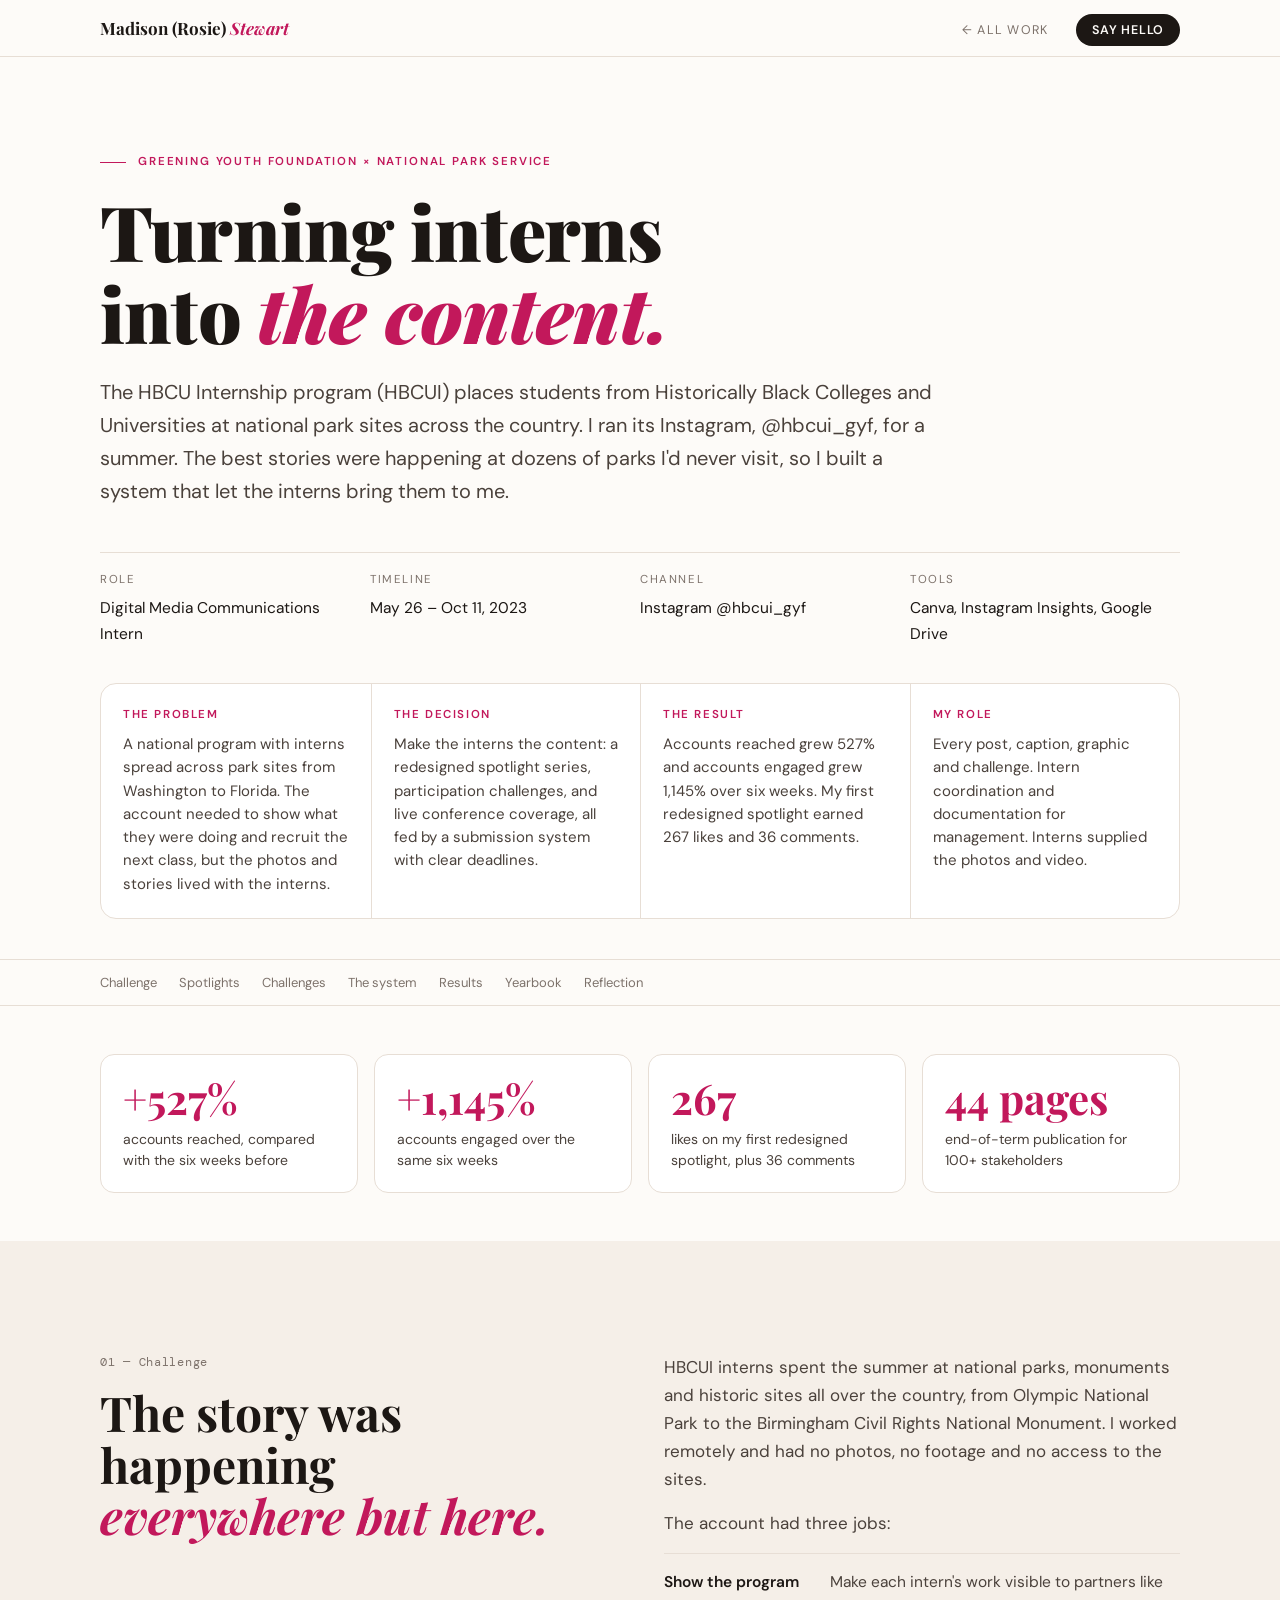
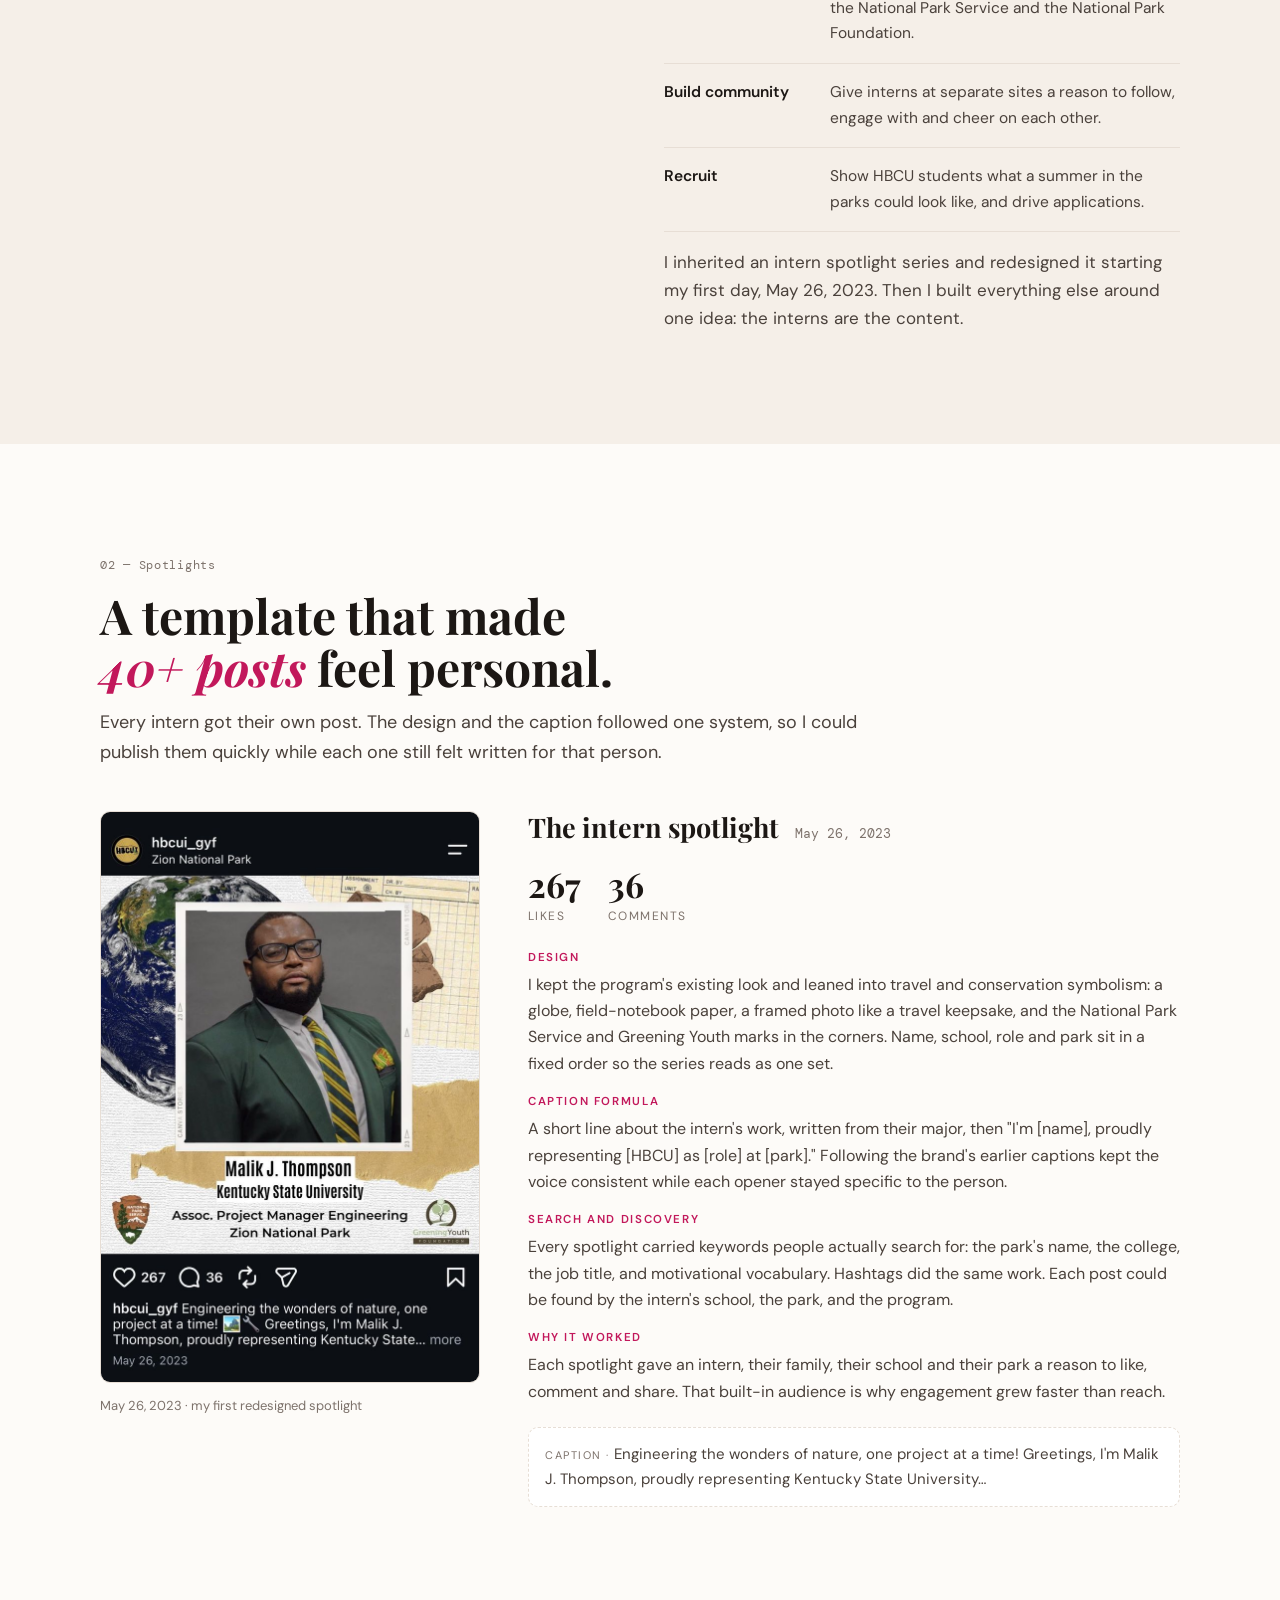
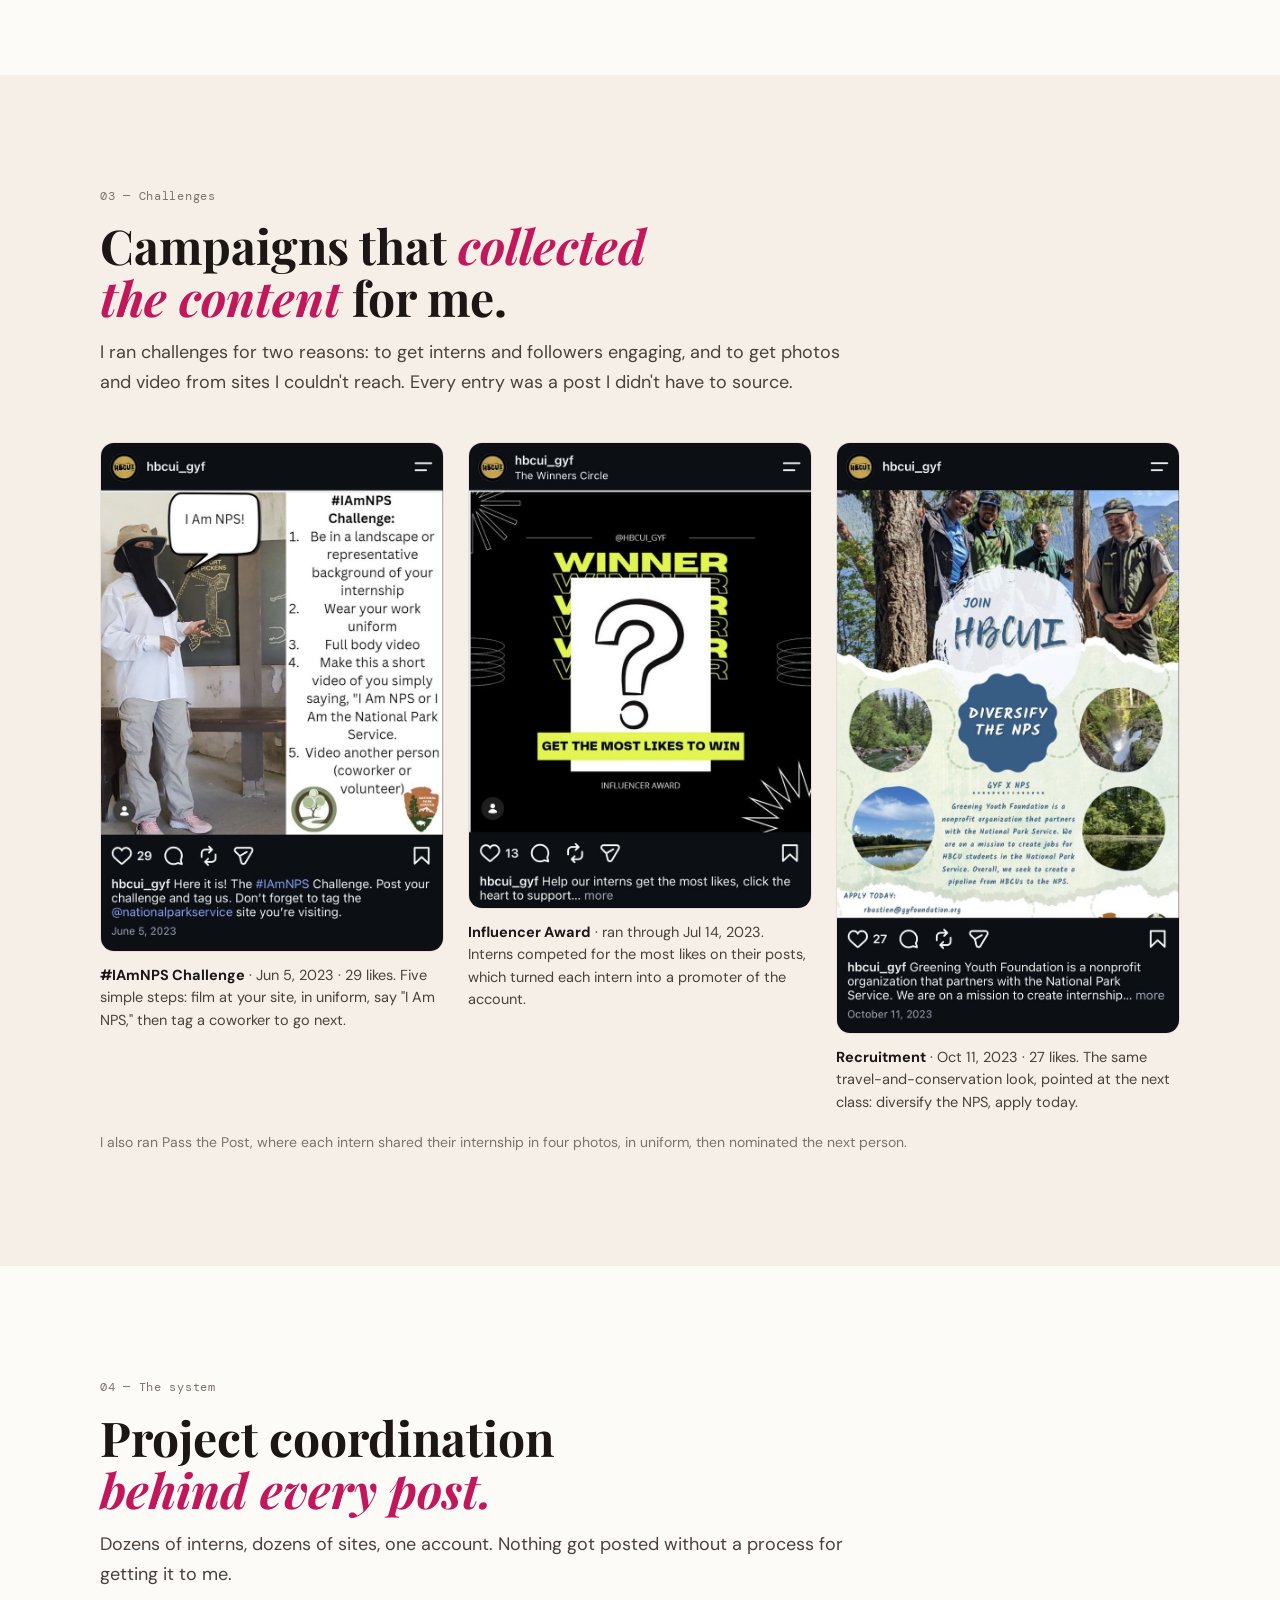
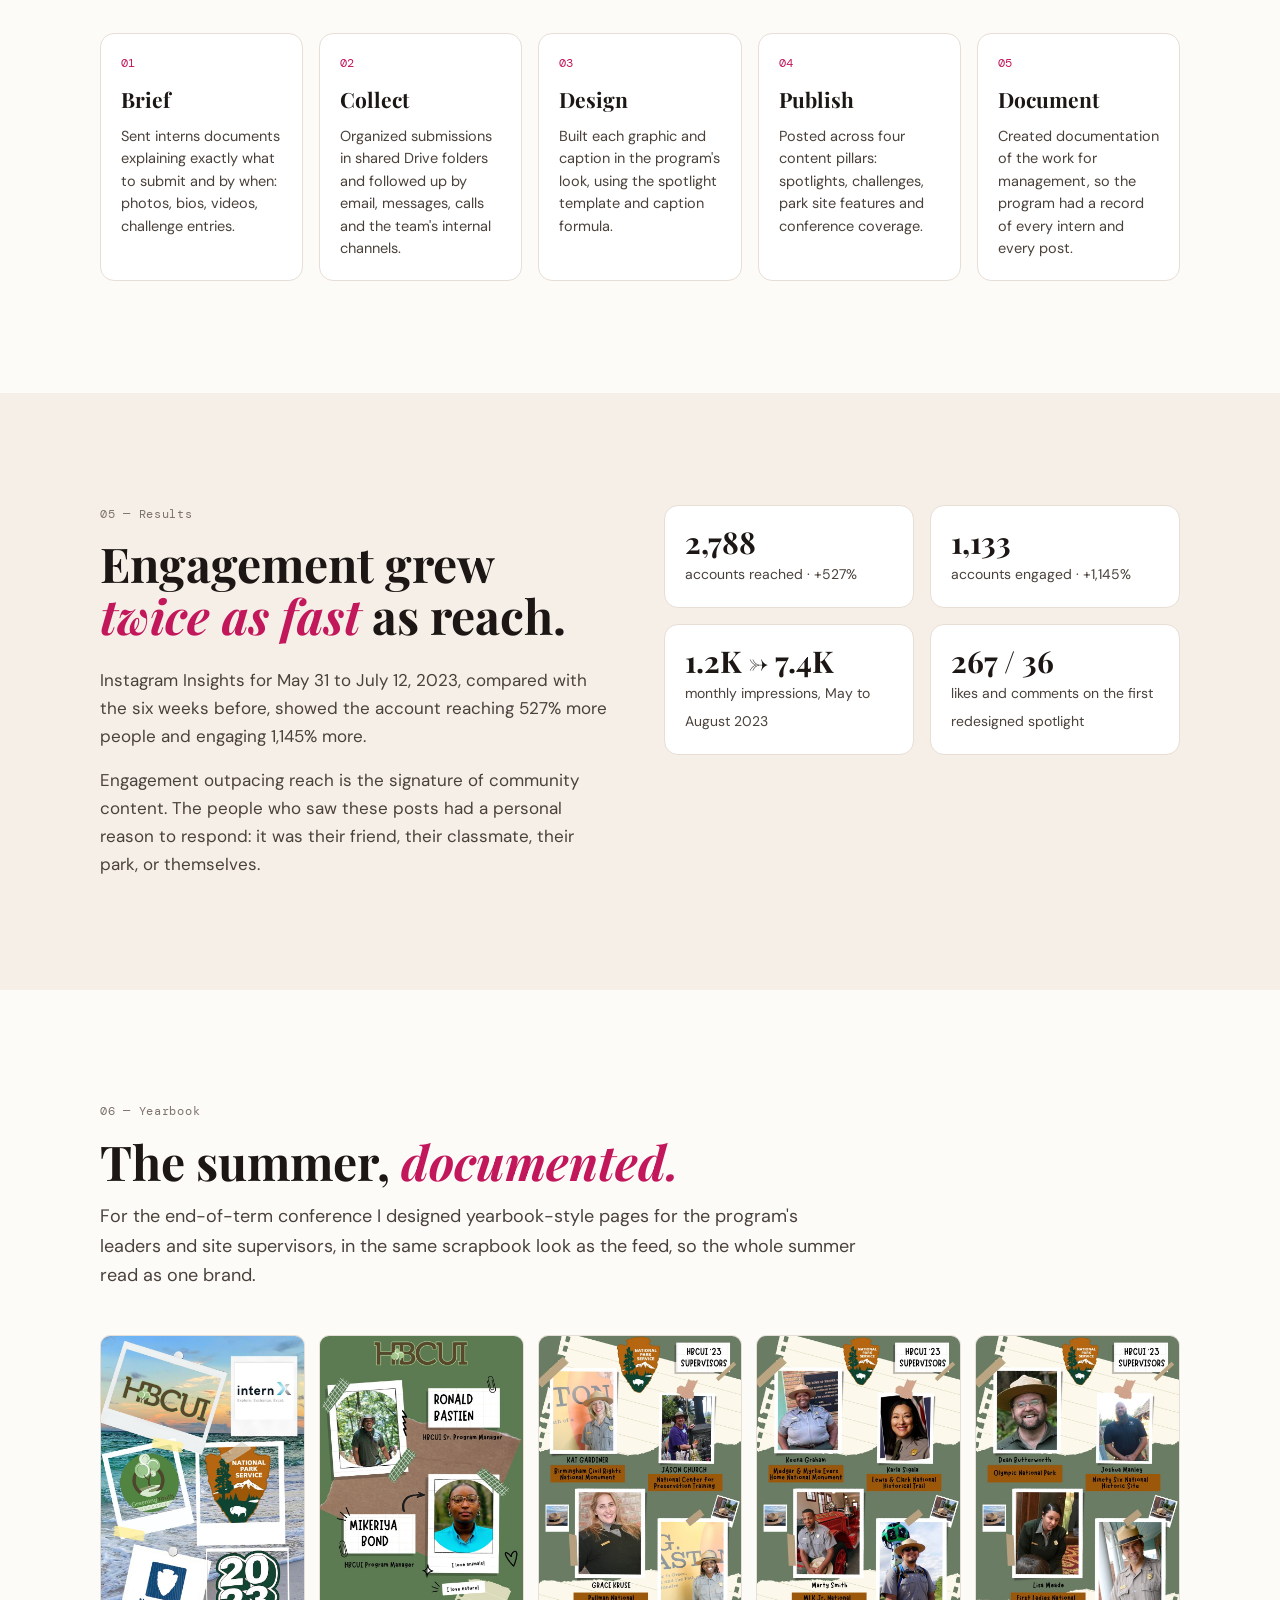
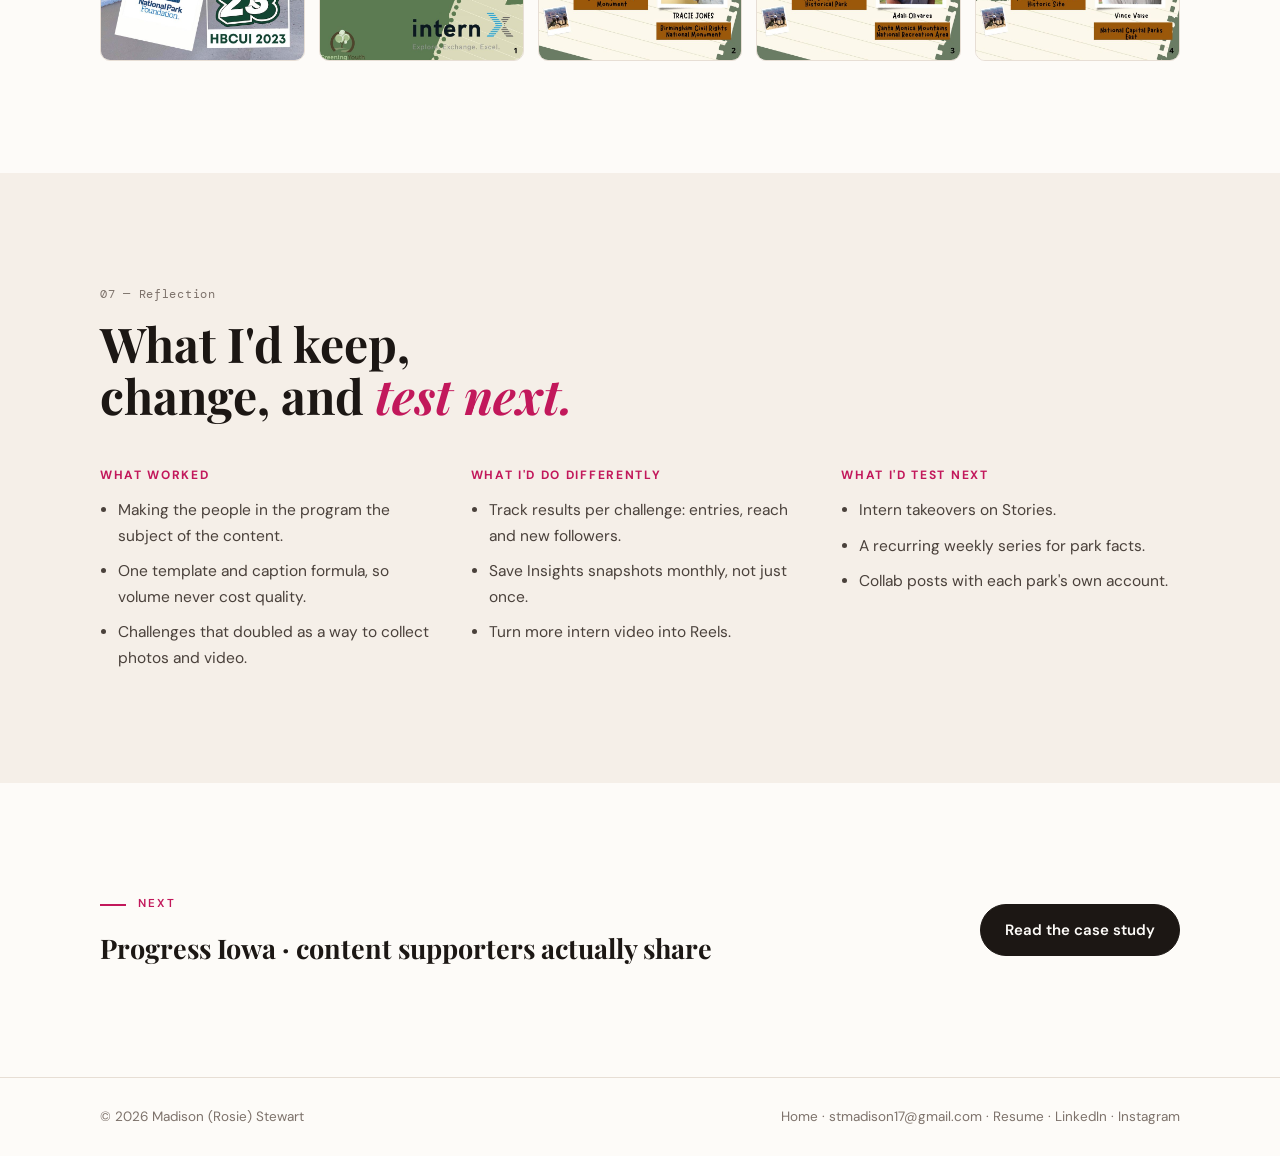
==== greening-youth.html @ f9cd7642 "Add Greening Youth case study and link it from the homepage Co-Authored-By: Claude Opus 5.5 <noreply" ====
<!doctype html>
<html lang="en">
<head>
<meta charset="utf-8">
<meta name="viewport" content="width=device-width, initial-scale=1, viewport-fit=cover">
<title>Greening Youth Case Study · Madison (Rosie) Stewart</title>
<meta name="claude:viewport-fit-sides" content="cover">
<meta name="description" content="How I turned a national internship program's interns into the content for its Instagram, growing reach 527% and engagement 1,145%.">
<link rel="preconnect" href="https://fonts.googleapis.com">
<link rel="preconnect" href="https://fonts.gstatic.com" crossorigin>
<link rel="stylesheet" href="https://fonts.googleapis.com/css2?family=DM+Mono&family=DM+Sans:wght@400;500;600&family=Playfair+Display:ital,wght@0,700;0,900;1,700;1,900&display=swap">
<link rel="stylesheet" href="style.css">
</head>
<body>

<nav class="nav" aria-label="Main">
  <div class="wrap">
    <a class="logo" href="index.html">Madison (Rosie) <em>Stewart</em></a>
    <ul>
      <li><a href="index.html#work">← All work</a></li>
      <li><a class="pill" href="index.html#contact">Say hello</a></li>
    </ul>
  </div>
</nav>

<header class="cs-hero">
  <div class="wrap">
    <p class="eyebrow">Greening Youth Foundation × National Park Service</p>
    <h1>Turning interns into <em>the content.</em></h1>
    <p class="lede">The HBCU Internship program (HBCUI) places students from Historically Black Colleges and Universities at national park sites across the country. I ran its Instagram, @hbcui_gyf, for a summer. The best stories were happening at dozens of parks I'd never visit, so I built a system that let the interns bring them to me.</p>
    <dl class="meta">
      <div><dt>Role</dt><dd>Digital Media Communications Intern</dd></div>
      <div><dt>Timeline</dt><dd>May 26 – Oct 11, 2023</dd></div>
      <div><dt>Channel</dt><dd>Instagram @hbcui_gyf</dd></div>
      <div><dt>Tools</dt><dd>Canva, Instagram Insights, Google Drive</dd></div>
    </dl>
    <dl class="glance" aria-label="At a glance">
      <div><dt>The problem</dt><dd>A national program with interns spread across park sites from Washington to Florida. The account needed to show what they were doing and recruit the next class, but the photos and stories lived with the interns.</dd></div>
      <div><dt>The decision</dt><dd>Make the interns the content: a redesigned spotlight series, participation challenges, and live conference coverage, all fed by a submission system with clear deadlines.</dd></div>
      <div><dt>The result</dt><dd>Accounts reached grew 527% and accounts engaged grew 1,145% over six weeks. My first redesigned spotlight earned 267 likes and 36 comments.</dd></div>
      <div><dt>My role</dt><dd>Every post, caption, graphic and challenge. Intern coordination and documentation for management. Interns supplied the photos and video.</dd></div>
    </dl>
  </div>
</header>

<nav class="subnav" aria-label="Case study sections">
  <div class="wrap">
    <a href="#challenge">Challenge</a><a href="#spotlights">Spotlights</a><a href="#challenges">Challenges</a><a href="#system">The system</a><a href="#results">Results</a><a href="#yearbook">Yearbook</a><a href="#reflection">Reflection</a>
  </div>
</nav>

<section style="padding-block: 48px">
  <div class="wrap">
    <div class="stats">
      <div class="stat"><b>+527%</b><span>accounts reached, compared with the six weeks before</span></div>
      <div class="stat"><b>+1,145%</b><span>accounts engaged over the same six weeks</span></div>
      <div class="stat"><b>267</b><span>likes on my first redesigned spotlight, plus 36 comments</span></div>
      <div class="stat"><b>44 pages</b><span>end-of-term publication for 100+ stakeholders</span></div>
    </div>
  </div>
</section>

<section id="challenge" class="tint">
  <div class="wrap two">
    <div class="sec-head" style="margin:0">
      <p class="num">01 — Challenge</p>
      <h2>The story was happening <em>everywhere but here.</em></h2>
    </div>
    <div class="prose">
      <p>HBCUI interns spent the summer at national parks, monuments and historic sites all over the country, from Olympic National Park to the Birmingham Civil Rights National Monument. I worked remotely and had no photos, no footage and no access to the sites.</p>
      <p>The account had three jobs:</p>
      <ul class="checklist">
        <li><b>Show the program</b><span>Make each intern's work visible to partners like the National Park Service and the National Park Foundation.</span></li>
        <li><b>Build community</b><span>Give interns at separate sites a reason to follow, engage with and cheer on each other.</span></li>
        <li><b>Recruit</b><span>Show HBCU students what a summer in the parks could look like, and drive applications.</span></li>
      </ul>
      <p>I inherited an intern spotlight series and redesigned it starting my first day, May 26, 2023. Then I built everything else around one idea: the interns are the content.</p>
    </div>
  </div>
</section>

<section id="spotlights">
  <div class="wrap">
    <div class="sec-head">
      <p class="num">02 — Spotlights</p>
      <h2>A template that made <em>40+ posts</em> feel personal.</h2>
      <p>Every intern got their own post. The design and the caption followed one system, so I could publish them quickly while each one still felt written for that person.</p>
    </div>
    <article class="post">
      <figure>
        <img src="img/gyf-spotlight-malik.jpg" alt="Instagram post: Malik J. Thompson, Kentucky State University, Associate Project Manager Engineering at Zion National Park, shown in a scrapbook-style frame. 267 likes, 36 comments, May 26, 2023." loading="lazy" width="760" height="1145">
        <figcaption>May 26, 2023 · my first redesigned spotlight</figcaption>
      </figure>
      <div class="notes">
        <div class="top"><h3>The intern spotlight</h3><span class="date">May 26, 2023</span></div>
        <div class="nums"><div><b>267</b><span>Likes</span></div><div><b>36</b><span>Comments</span></div></div>
        <dl>
          <div><dt>Design</dt><dd>I kept the program's existing look and leaned into travel and conservation symbolism: a globe, field-notebook paper, a framed photo like a travel keepsake, and the National Park Service and Greening Youth marks in the corners. Name, school, role and park sit in a fixed order so the series reads as one set.</dd></div>
          <div><dt>Caption formula</dt><dd>A short line about the intern's work, written from their major, then "I'm [name], proudly representing [HBCU] as [role] at [park]." Following the brand's earlier captions kept the voice consistent while each opener stayed specific to the person.</dd></div>
          <div><dt>Search and discovery</dt><dd>Every spotlight carried keywords people actually search for: the park's name, the college, the job title, and motivational vocabulary. Hashtags did the same work. Each post could be found by the intern's school, the park, and the program.</dd></div>
          <div><dt>Why it worked</dt><dd>Each spotlight gave an intern, their family, their school and their park a reason to like, comment and share. That built-in audience is why engagement grew faster than reach.</dd></div>
        </dl>
        <p class="caption">Engineering the wonders of nature, one project at a time! Greetings, I'm Malik J. Thompson, proudly representing Kentucky State University…</p>
      </div>
    </article>
  </div>
</section>

<section id="challenges" class="tint">
  <div class="wrap">
    <div class="sec-head">
      <p class="num">03 — Challenges</p>
      <h2>Campaigns that <em>collected the content</em> for me.</h2>
      <p>I ran challenges for two reasons: to get interns and followers engaging, and to get photos and video from sites I couldn't reach. Every entry was a post I didn't have to source.</p>
    </div>
    <div class="trio">
      <figure>
        <img src="img/gyf-iamnps.jpg" alt="Instagram post announcing the #IAmNPS Challenge with five steps, next to a photo of an intern in uniform saying I Am NPS. 29 likes, June 5, 2023." loading="lazy" width="760" height="1129">
        <figcaption><b>#IAmNPS Challenge</b> · Jun 5, 2023 · 29 likes. Five simple steps: film at your site, in uniform, say "I Am NPS," then tag a coworker to go next.</figcaption>
      </figure>
      <figure>
        <img src="img/gyf-influencer-award.jpg" alt="Instagram post for the HBCUI Influencer Award: Winner, with a question mark and the line Get the most likes to win." loading="lazy" width="760" height="1034">
        <figcaption><b>Influencer Award</b> · ran through Jul 14, 2023. Interns competed for the most likes on their posts, which turned each intern into a promoter of the account.</figcaption>
      </figure>
      <figure>
        <img src="img/gyf-join-hbcui.jpg" alt="Instagram post: Join HBCUI, Diversify the NPS, with nature photos and application details. 27 likes, October 11, 2023." loading="lazy" width="753" height="1300">
        <figcaption><b>Recruitment</b> · Oct 11, 2023 · 27 likes. The same travel-and-conservation look, pointed at the next class: diversify the NPS, apply today.</figcaption>
      </figure>
    </div>
    <p class="small" style="margin-top:18px">I also ran Pass the Post, where each intern shared their internship in four photos, in uniform, then nominated the next person.</p>
  </div>
</section>

<section id="system">
  <div class="wrap">
    <div class="sec-head">
      <p class="num">04 — The system</p>
      <h2>Project coordination <em>behind every post.</em></h2>
      <p>Dozens of interns, dozens of sites, one account. Nothing got posted without a process for getting it to me.</p>
    </div>
    <ol class="steps">
      <li><b>Brief</b><span>Sent interns documents explaining exactly what to submit and by when: photos, bios, videos, challenge entries.</span></li>
      <li><b>Collect</b><span>Organized submissions in shared Drive folders and followed up by email, messages, calls and the team's internal channels.</span></li>
      <li><b>Design</b><span>Built each graphic and caption in the program's look, using the spotlight template and caption formula.</span></li>
      <li><b>Publish</b><span>Posted across four content pillars: spotlights, challenges, park site features and conference coverage.</span></li>
      <li><b>Document</b><span>Created documentation of the work for management, so the program had a record of every intern and every post.</span></li>
    </ol>
  </div>
</section>

<section id="results" class="tint">
  <div class="wrap two">
    <div>
      <div class="sec-head" style="margin-bottom:24px">
        <p class="num">05 — Results</p>
        <h2>Engagement grew <em>twice as fast</em> as reach.</h2>
      </div>
      <div class="prose">
        <p>Instagram Insights for May 31 to July 12, 2023, compared with the six weeks before, showed the account reaching 527% more people and engaging 1,145% more.</p>
        <p>Engagement outpacing reach is the signature of community content. The people who saw these posts had a personal reason to respond: it was their friend, their classmate, their park, or themselves.</p>
      </div>
    </div>
    <div class="split" style="margin-top:0">
      <div><b>2,788</b><span>accounts reached · +527%</span></div>
      <div><b>1,133</b><span>accounts engaged · +1,145%</span></div>
      <div><b>1.2K → 7.4K</b><span>monthly impressions, May to August 2023</span></div>
      <div><b>267 / 36</b><span>likes and comments on the first redesigned spotlight</span></div>
    </div>
  </div>
</section>

<section id="yearbook">
  <div class="wrap">
    <div class="sec-head">
      <p class="num">06 — Yearbook</p>
      <h2>The summer, <em>documented.</em></h2>
      <p>For the end-of-term conference I designed yearbook-style pages for the program's leaders and site supervisors, in the same scrapbook look as the feed, so the whole summer read as one brand.</p>
    </div>
    <div class="gallery">
      <img src="img/gyf-yearbook-cover.jpg" alt="HBCUI 2023 cover collage with the program, Intern X, Greening Youth, National Park Service and National Park Foundation logos over a beach photo." loading="lazy" width="760" height="1213">
      <img src="img/gyf-yearbook-1.jpg" alt="Yearbook page featuring the HBCUI senior program manager and program manager." loading="lazy" width="760" height="1213">
      <img src="img/gyf-yearbook-2.jpg" alt="Yearbook page of HBCUI 2023 site supervisors with their park sites." loading="lazy" width="760" height="1213">
      <img src="img/gyf-yearbook-3.jpg" alt="Second yearbook page of HBCUI 2023 site supervisors." loading="lazy" width="760" height="1213">
      <img src="img/gyf-yearbook-4.jpg" alt="Third yearbook page of HBCUI 2023 site supervisors." loading="lazy" width="760" height="1213">
    </div>
  </div>
</section>

<section id="reflection" class="tint">
  <div class="wrap">
    <div class="sec-head">
      <p class="num">07 — Reflection</p>
      <h2>What I'd keep, change, and <em>test next.</em></h2>
    </div>
    <div class="reflect">
      <div>
        <h4>What worked</h4>
        <ul><li>Making the people in the program the subject of the content.</li><li>One template and caption formula, so volume never cost quality.</li><li>Challenges that doubled as a way to collect photos and video.</li></ul>
      </div>
      <div>
        <h4>What I'd do differently</h4>
        <ul><li>Track results per challenge: entries, reach and new followers.</li><li>Save Insights snapshots monthly, not just once.</li><li>Turn more intern video into Reels.</li></ul>
      </div>
      <div>
        <h4>What I'd test next</h4>
        <ul><li>Intern takeovers on Stories.</li><li>A recurring weekly series for park facts.</li><li>Collab posts with each park's own account.</li></ul>
      </div>
    </div>
  </div>
</section>

<section>
  <div class="wrap next-cs">
    <div>
      <p class="eyebrow">Next</p>
      <h3>Progress Iowa · content supporters actually share</h3>
    </div>
    <a class="btn" href="progress-iowa.html">Read the case study</a>
  </div>
</section>

<footer>
  <div class="wrap">
    <span>© 2026 Madison (Rosie) Stewart</span>
    <span><a href="index.html">Home</a> · <a href="mailto:stmadison17@gmail.com">stmadison17@gmail.com</a> · <a href="Madison_Rosie_Stewart_Resume.pdf">Resume</a> · <a href="https://www.linkedin.com/in/madison-stewart-walker/">LinkedIn</a> · <a href="https://www.instagram.com/growing.rosie/">Instagram</a></span>
  </div>
</footer>

</body>
</html>
---- style.css ----
/* Layout: single editorial column (max 1120px), case-study sections stacked with eyebrow labels,
   post breakdowns as image + annotation rows. Same family as the UX portfolio: Playfair + DM Sans on paper. */
:root {
  --paper: #fdfbf8;
  --paper-2: #f5efe8;
  --ink: #1c1714;
  --ink-2: #4a413b;
  --muted: #7d726b;
  --rule: #e7ded5;
  --accent: #c2185b;        /* professional fuchsia */
  --accent-soft: #fbe2ec;
  --on-accent: #ffffff;
  --glass-edge: rgba(255,255,255,.65);
  --card: #ffffff;
  --btn-bg: #1c1714;
  --btn-fg: #fdfbf8;
  --display: "Playfair Display", Georgia, "Times New Roman", serif;
  --body: "DM Sans", system-ui, -apple-system, "Segoe UI", sans-serif;
  --mono: "DM Mono", ui-monospace, "SFMono-Regular", Menlo, monospace;
  --wrap: 1120px;
}
@media (prefers-color-scheme: dark) {
  :root:not([data-theme="light"]) {
    --paper: #171310; --paper-2: #211b17; --ink: #f3ece5; --ink-2: #cfc4bb; --muted: #a39890;
    --rule: #3a312b; --accent: #f06a9f; --accent-soft: #3d1f2b; --on-accent: #1a0d13; --glass-edge: rgba(255,255,255,.14); --card: #1f1915;
    --btn-bg: #f3ece5; --btn-fg: #171310; color-scheme: dark;
  }
}
:root[data-theme="dark"] {
  --paper: #171310; --paper-2: #211b17; --ink: #f3ece5; --ink-2: #cfc4bb; --muted: #a39890;
  --rule: #3a312b; --accent: #f06a9f; --accent-soft: #3d1f2b; --on-accent: #1a0d13; --glass-edge: rgba(255,255,255,.14); --card: #1f1915;
  --btn-bg: #f3ece5; --btn-fg: #171310; color-scheme: dark;
}

* { box-sizing: border-box; }
html { scroll-behavior: smooth; }
@media (prefers-reduced-motion: reduce) { html { scroll-behavior: auto; } * { transition: none !important; animation: none !important; } }
body {
  margin: 0; background: var(--paper); color: var(--ink);
  font-family: var(--body); font-size: 17px; line-height: 1.65;
  -webkit-font-smoothing: antialiased;
}
img { max-width: 100%; display: block; height: auto; }
a { color: inherit; }
a:focus-visible, button:focus-visible { outline: 2px solid var(--accent); outline-offset: 3px; border-radius: 4px; }

.wrap {
  max-width: var(--wrap); margin: 0 auto;
  padding-left: max(20px, env(safe-area-inset-left, 0px));
  padding-right: max(20px, env(safe-area-inset-right, 0px));
}

/* Nav */
.nav {
  position: sticky; top: env(safe-area-inset-top, 0px); z-index: 10;
  background: color-mix(in srgb, var(--paper) 92%, transparent);
  backdrop-filter: blur(8px); border-bottom: 1px solid var(--rule);
}
.nav .wrap { display: flex; align-items: center; justify-content: space-between; gap: 16px; padding-block: 14px; }
.logo { font-family: var(--display); font-weight: 700; text-decoration: none; font-size: 17px; white-space: nowrap; }
.logo em { color: var(--accent); }
.nav ul { list-style: none; display: flex; align-items: center; gap: 28px; margin: 0; padding: 0; }
.nav ul a { text-decoration: none; font-size: 12.5px; letter-spacing: .1em; text-transform: uppercase; color: var(--muted); }
.nav ul a:hover { color: var(--ink); }
.nav .pill { white-space: nowrap; background: var(--btn-bg); color: var(--btn-fg); padding: 8px 16px; border-radius: 999px; letter-spacing: .06em; font-weight: 600; }
.nav .pill:hover { color: var(--btn-fg); }
@media (max-width: 720px) { .nav ul li.hide-sm { display: none; } .nav ul { gap: 16px; } }
@media (max-width: 460px) { .nav ul li:not(:last-child) { display: none; } .logo { font-size: 15.5px; } }

/* Type */
.eyebrow {
  display: flex; align-items: center; gap: 12px; margin: 0 0 18px;
  font-size: 11.5px; font-weight: 600; letter-spacing: .16em; text-transform: uppercase; color: var(--accent);
}
.eyebrow::before { content: ""; width: 26px; height: 1.5px; background: currentColor; }
h1, h2, h3 { font-family: var(--display); line-height: 1.08; margin: 0; text-wrap: balance; color: var(--ink); }
h1 { font-size: clamp(42px, 7vw, 84px); font-weight: 900; letter-spacing: -.01em; }
h1 em, h2 em { color: var(--accent); font-style: italic; }
h2 { font-size: clamp(32px, 4.4vw, 48px); font-weight: 700; }
h3 { font-size: clamp(22px, 2.4vw, 27px); font-weight: 700; line-height: 1.2; }
.lede { font-size: clamp(18px, 1.6vw, 20px); color: var(--ink-2); max-width: 60ch; margin: 22px 0 0; }
.small { font-size: 14px; color: var(--muted); }
p { margin: 0; }
.prose { display: grid; gap: 16px; max-width: 66ch; color: var(--ink-2); }
.prose strong { color: var(--ink); }

/* Buttons */
.btns { display: flex; flex-wrap: wrap; gap: 12px; margin-top: 30px; }
.btn {
  display: inline-flex; align-items: center; gap: 8px; text-decoration: none; font-weight: 600; font-size: 15px;
  padding: 13px 24px; border-radius: 999px; border: 1px solid var(--btn-bg); background: var(--btn-bg); color: var(--btn-fg);
}
.btn.ghost { background: transparent; color: var(--ink); border-color: var(--rule); }
.btn:hover { transform: translateY(-1px); }

/* Sections */
section { padding-block: clamp(64px, 9vw, 112px); }
section.tint { background: var(--paper-2); }
.sec-head { display: grid; gap: 14px; margin-bottom: 44px; max-width: 760px; }
.sec-head p:not(.eyebrow):not(.num) { color: var(--ink-2); font-size: 18px; }
.num { font-family: var(--mono); font-size: 12px; color: var(--muted); letter-spacing: .06em; }

/* Hero (home) */
.hero { padding-block: clamp(56px, 8vw, 96px) clamp(48px, 7vw, 80px); }
.hero .wrap { display: grid; grid-template-columns: 1.15fr .85fr; gap: 48px; align-items: center; }
.hero .copy { min-width: 0; }
.fan { position: relative; height: 470px; }
.fan img {
  position: absolute; width: 58%; border-radius: 10px; box-shadow: 0 18px 40px -18px rgba(28,23,20,.45);
  border: 1px solid var(--rule);
}
.fan img:nth-child(1) { left: 0; top: 40px; transform: rotate(-7deg); }
.fan img:nth-child(2) { left: 21%; top: 0; z-index: 2; transform: rotate(1deg); }
.fan img:nth-child(3) { right: 0; top: 60px; transform: rotate(7deg); }
.tag {
  position: absolute; z-index: 3; left: 30%; bottom: -6px; background: var(--card); border: 1px solid var(--rule);
  border-radius: 12px; padding: 10px 14px; font-size: 13px; color: var(--ink-2); box-shadow: 0 10px 24px -14px rgba(28,23,20,.35);
}
.tag b { font-family: var(--display); color: var(--accent); font-size: 22px; display: block; line-height: 1; }
@media (max-width: 880px) {
  .hero .wrap { grid-template-columns: 1fr; }
  .fan { height: 380px; max-width: 460px; }
}
@media (max-width: 440px) { .fan { height: 300px; } }

/* Name-led hero with portrait */
.hero h1.name { font-size: clamp(44px, 6.6vw, 82px); line-height: 1.02; }
.hero h1.name em { font-weight: 700; }
.role { margin: 18px 0 0; font-size: 14px; font-weight: 600; letter-spacing: .2em; text-transform: uppercase; color: var(--ink-2); }
.portrait { position: relative; width: 100%; max-width: 430px; justify-self: end; margin-block: 12px 24px; }
.portrait .glass { width: 88%; margin-left: 6%; }
.portrait .me { width: 100%; aspect-ratio: 4/5; object-fit: cover; }
.portrait .float {
  position: absolute; z-index: 2; width: 36%; left: -12%; bottom: 14%; transform: rotate(-7deg);
  border-radius: 8px; border: 3px solid var(--card); box-shadow: 0 16px 34px -14px rgba(28,23,20,.5);
}
.portrait .tag { right: -2%; left: auto; bottom: -10px; }
@media (max-width: 880px) { .portrait { justify-self: start; width: 78%; max-width: 340px; margin-left: 11%; } .portrait .tag { right: -8%; } }

/* Glass photo frame: frosted border, soft drop shadow, lifts on hover */
.glass {
  position: relative; z-index: 1; margin: 0; padding: 10px; border-radius: 28px;
  background: color-mix(in srgb, var(--card) 45%, transparent);
  border: 1px solid var(--glass-edge);
  -webkit-backdrop-filter: blur(14px) saturate(140%); backdrop-filter: blur(14px) saturate(140%);
  box-shadow: inset 0 1px 0 color-mix(in srgb, #ffffff 70%, transparent),
              0 2px 6px rgba(28,23,20,.06), 0 22px 48px -20px rgba(28,23,20,.35);
  transition: transform .35s cubic-bezier(.2,.7,.2,1), box-shadow .35s ease;
}
.glass img { border-radius: 20px; display: block; }
.glass:hover {
  transform: translateY(-6px);
  box-shadow: inset 0 1px 0 color-mix(in srgb, #ffffff 70%, transparent),
              0 4px 10px rgba(28,23,20,.08), 0 34px 64px -22px rgba(28,23,20,.42);
}

/* Proof strip */
.proof { border-block: 1px solid var(--rule); }
.proof .wrap { display: grid; grid-template-columns: repeat(4, 1fr); }
.proof .item { padding: 28px 22px; border-left: 1px solid var(--rule); min-width: 0; }
.proof .item:first-child { border-left: 0; padding-left: 0; }
.proof b { display: block; font-family: var(--display); font-size: clamp(30px, 3.2vw, 40px); font-weight: 700; line-height: 1.05; font-variant-numeric: tabular-nums; }
.proof span { display: block; margin-top: 8px; font-size: 14px; color: var(--muted); line-height: 1.45; }
@media (max-width: 880px) {
  .proof .wrap { grid-template-columns: 1fr 1fr; }
  .proof .item:nth-child(3) { border-left: 0; padding-left: 0; }
  .proof .item:nth-child(n+3) { border-top: 1px solid var(--rule); }
}

/* Work cards */
.cards { display: grid; grid-template-columns: repeat(3, minmax(0, 1fr)); gap: 24px; }
.card {
  background: var(--card); border: 1px solid var(--rule); border-radius: 18px; overflow: hidden;
  display: flex; flex-direction: column; text-decoration: none; min-width: 0;
}
a.card:hover { border-color: var(--accent); }
.card .thumb { aspect-ratio: 16/10; background: var(--paper-2); display: grid; grid-template-columns: repeat(3, 1fr); gap: 8px; padding: 18px 18px 0; overflow: hidden; }
.card .thumb img { width: 100%; border-radius: 6px 6px 0 0; object-fit: cover; object-position: top; height: 100%; }
.card .body { padding: 26px; display: grid; gap: 12px; flex: 1; align-content: start; }
.card .body p { color: var(--ink-2); font-size: 15px; }
.chips { display: flex; flex-wrap: wrap; gap: 8px; }
.chip { font-size: 12px; padding: 4px 11px; border-radius: 999px; background: var(--accent-soft); color: var(--ink); }
.card.soon { opacity: .75; }
.card.soon .thumb { display: grid; place-items: center; grid-template-columns: 1fr; font-family: var(--display); font-style: italic; font-size: 26px; color: var(--muted); padding: 18px; }
.go { font-size: 14px; font-weight: 600; color: var(--accent); }
@media (max-width: 980px) { .cards { grid-template-columns: 1fr 1fr; } .cards > :first-child { grid-column: 1 / -1; } }
@media (max-width: 680px) { .cards { grid-template-columns: 1fr; } }

/* Principles */
.principles { display: grid; grid-template-columns: repeat(2, 1fr); gap: 0; border-top: 1px solid var(--rule); }
.principle { padding: 30px 28px 30px 0; border-bottom: 1px solid var(--rule); display: grid; gap: 10px; min-width: 0; }
.principle:nth-child(even) { padding-left: 28px; border-left: 1px solid var(--rule); }
.principle p { color: var(--ink-2); font-size: 16px; }
@media (max-width: 760px) {
  .principles { grid-template-columns: 1fr; }
  .principle:nth-child(even) { padding-left: 0; border-left: 0; }
}

/* Skills */
.skills { display: grid; grid-template-columns: repeat(3, 1fr); gap: 36px; }
.skills h4 { margin: 0 0 12px; font-size: 12px; letter-spacing: .14em; text-transform: uppercase; color: var(--accent); }
.skills ul { list-style: none; margin: 0; padding: 0; display: grid; gap: 6px; color: var(--ink-2); font-size: 15.5px; }
@media (max-width: 760px) { .skills { grid-template-columns: 1fr; gap: 28px; } }

/* About */
.about { display: grid; grid-template-columns: minmax(0, 340px) minmax(0, 1fr); gap: 64px; align-items: center; }
.about-photo { margin: 0; position: relative; }
.about-photo img { width: 100%; aspect-ratio: 1; object-fit: cover; }
.about-copy { display: grid; gap: 18px; min-width: 0; }
.about-copy .eyebrow { margin: 0; }
@media (max-width: 760px) { .about { grid-template-columns: 1fr; gap: 36px; } .about-photo { max-width: 280px; } }

/* Contact */
.contact { text-align: left; }
.cta { background: var(--accent); color: var(--on-accent); }
.cta .eyebrow, .cta h2, .cta h2 em, .cta .lede { color: var(--on-accent); }
.cta h2 em { text-decoration: underline; text-decoration-thickness: 3px; text-underline-offset: 6px; }
.cta .lede { opacity: .9; }
.cta .btn.light { background: var(--on-accent); color: var(--accent); border-color: var(--on-accent); }
.cta .btn.ghost { color: var(--on-accent); border-color: color-mix(in srgb, var(--on-accent) 55%, transparent); }
.cta a:focus-visible { outline-color: var(--on-accent); }
.contact-list { display: flex; flex-wrap: wrap; gap: 12px; margin-top: 28px; }

footer { border-top: 1px solid var(--rule); padding-block: 28px; font-size: 13.5px; color: var(--muted); }
footer .wrap { display: flex; justify-content: space-between; flex-wrap: wrap; gap: 12px; }
footer a { text-decoration: none; }
footer a:hover { color: var(--ink); }

/* ---------- Case study ---------- */
.cs-hero { padding-block: clamp(56px, 8vw, 96px) 40px; }
.cs-hero h1 { font-size: clamp(40px, 6.4vw, 76px); max-width: 15ch; }
.meta { display: grid; grid-template-columns: repeat(4, 1fr); gap: 0; margin-top: 44px; border-top: 1px solid var(--rule); }
.meta div { padding: 18px 18px 0 0; min-width: 0; }
.meta dt { font-size: 11.5px; letter-spacing: .14em; text-transform: uppercase; color: var(--muted); }
.meta dd { margin: 6px 0 0; font-size: 15.5px; }
@media (max-width: 760px) { .meta { grid-template-columns: 1fr 1fr; row-gap: 8px; } }

.glance { display: grid; grid-template-columns: repeat(4, minmax(0, 1fr)); gap: 0; margin: 36px 0 0; background: var(--card); border: 1px solid var(--rule); border-radius: 16px; }
.glance div { padding: 22px; border-left: 1px solid var(--rule); }
.glance div:first-child { border-left: 0; }
.glance dt { font-size: 11.5px; font-weight: 600; letter-spacing: .14em; text-transform: uppercase; color: var(--accent); }
.glance dd { margin: 8px 0 0; font-size: 15px; color: var(--ink-2); line-height: 1.55; }
@media (max-width: 900px) { .glance { grid-template-columns: 1fr 1fr; } .glance div:nth-child(3) { border-left: 0; } .glance div:nth-child(n+3) { border-top: 1px solid var(--rule); } }
@media (max-width: 520px) { .glance { grid-template-columns: 1fr; } .glance div { border-left: 0; } .glance div + div { border-top: 1px solid var(--rule); } }

.subnav { border-block: 1px solid var(--rule); background: var(--paper); position: sticky; top: calc(env(safe-area-inset-top, 0px) + 55px); z-index: 9; }
.subnav .wrap { display: flex; gap: 22px; overflow-x: auto; padding-block: 12px; scrollbar-width: none; }
.subnav a { font-size: 13px; text-decoration: none; color: var(--muted); white-space: nowrap; }
.subnav a:hover { color: var(--accent); }

.stats { display: grid; grid-template-columns: repeat(4, 1fr); gap: 16px; }
.stat { background: var(--card); border: 1px solid var(--rule); border-radius: 14px; padding: 22px; min-width: 0; }
.stat b { display: block; font-family: var(--display); font-size: clamp(30px, 3.4vw, 42px); line-height: 1; color: var(--accent); font-variant-numeric: tabular-nums; }
.stat span { display: block; margin-top: 10px; font-size: 14px; color: var(--ink-2); line-height: 1.45; }
@media (max-width: 880px) { .stats { grid-template-columns: 1fr 1fr; } }

.two { display: grid; grid-template-columns: 1fr 1fr; gap: 48px; align-items: start; }
.two > * { min-width: 0; }
@media (max-width: 820px) { .two { grid-template-columns: 1fr; gap: 28px; } }

.checklist { list-style: none; margin: 0; padding: 0; display: grid; gap: 0; border-top: 1px solid var(--rule); }
.checklist li { padding: 16px 0; border-bottom: 1px solid var(--rule); display: grid; grid-template-columns: 150px 1fr; gap: 16px; font-size: 15.5px; color: var(--ink-2); }
.checklist li b { color: var(--ink); font-weight: 600; }
@media (max-width: 520px) { .checklist li { grid-template-columns: 1fr; gap: 4px; } }

.quote {
  font-family: var(--display); font-style: italic; font-size: clamp(22px, 2.6vw, 30px); line-height: 1.35;
  border-left: 3px solid var(--accent); padding: 4px 0 4px 24px; margin: 0; color: var(--ink); max-width: 34ch;
}
.quote cite { display: block; font-family: var(--body); font-style: normal; font-size: 14px; color: var(--muted); margin-top: 12px; }

/* Post breakdowns */
.post { display: grid; grid-template-columns: minmax(0, 380px) minmax(0, 1fr); gap: 48px; padding-block: 56px; border-top: 1px solid var(--rule); align-items: start; }
.post:first-of-type { border-top: 0; padding-top: 0; }
.post figure { margin: 0; display: grid; gap: 12px; }
.post figure img { border-radius: 10px; border: 1px solid var(--rule); }
.post figcaption { font-size: 13px; color: var(--muted); }
.post .notes { display: grid; gap: 22px; min-width: 0; }
.post .top { display: flex; flex-wrap: wrap; align-items: baseline; gap: 10px 16px; }
.post .date { font-family: var(--mono); font-size: 12.5px; color: var(--muted); }
.post .nums { display: flex; gap: 28px; flex-wrap: wrap; }
.post .nums div { display: grid; }
.post .nums b { font-family: var(--display); font-size: 34px; line-height: 1; font-variant-numeric: tabular-nums; }
.post .nums span { font-size: 12px; letter-spacing: .12em; text-transform: uppercase; color: var(--muted); margin-top: 6px; }
.post dl { margin: 0; display: grid; gap: 16px; }
.post dt { font-size: 11.5px; font-weight: 600; letter-spacing: .14em; text-transform: uppercase; color: var(--accent); }
.post dd { margin: 4px 0 0; color: var(--ink-2); font-size: 16px; }
.caption {
  font-size: 15px; color: var(--ink-2); background: var(--card); border: 1px dashed var(--rule); border-radius: 10px; padding: 14px 16px;
}
.caption::before { content: "Caption · "; font-size: 11px; letter-spacing: .14em; text-transform: uppercase; color: var(--muted); }
.post.feature { grid-template-columns: minmax(0, 1fr); }
.pair { display: grid; grid-template-columns: 0.8fr 1.6fr; gap: 16px; align-items: end; }
.pair img { border-radius: 10px; border: 1px solid var(--rule); }
@media (max-width: 860px) { .post { grid-template-columns: 1fr; gap: 28px; } .post figure { max-width: 420px; } }
@media (max-width: 560px) { .pair { grid-template-columns: 1fr; } }

/* Bar chart */
.bars { display: grid; gap: 10px; margin-top: 8px; }
.bar { display: grid; grid-template-columns: 150px minmax(0, 1fr) 44px; gap: 14px; align-items: center; font-size: 14px; }
.bar .lbl { color: var(--ink-2); line-height: 1.25; }
.bar .lbl small { display: block; font-family: var(--mono); font-size: 11.5px; color: var(--muted); }
.bar .track { height: 22px; position: relative; }
.bar .fill { height: 100%; background: color-mix(in srgb, var(--accent) 45%, var(--paper-2)); border-radius: 0 4px 4px 0; min-width: 3px; }
.bar.hl .fill { background: var(--accent); }
.bar .v { font-variant-numeric: tabular-nums; font-weight: 600; text-align: right; }
.bar:hover .fill { filter: brightness(1.08); }
@media (max-width: 520px) { .bar { grid-template-columns: 104px minmax(0, 1fr) 36px; gap: 10px; } }

.split { display: grid; grid-template-columns: 1fr 1fr; gap: 16px; margin-top: 20px; }
.split > div { background: var(--card); border: 1px solid var(--rule); border-radius: 14px; padding: 20px; }
.split b { font-family: var(--display); font-size: 30px; display: block; line-height: 1.1; }
.split span { font-size: 14px; color: var(--ink-2); }
@media (max-width: 520px) { .split { grid-template-columns: 1fr; } }

.guides { display: grid; grid-template-columns: 1.2fr 1fr; gap: 20px; align-items: start; }
.guides figure { margin: 0; display: grid; gap: 10px; }
.guides img { border-radius: 10px; border: 1px solid var(--rule); max-height: 560px; width: 100%; object-fit: cover; object-position: top; }
.guides figcaption { font-size: 13px; color: var(--muted); }
@media (max-width: 680px) { .guides { grid-template-columns: 1fr; } }

.wins { list-style: none; margin: 0; padding: 0; display: grid; grid-template-columns: repeat(2, 1fr); gap: 16px; }
.wins li { background: var(--card); border: 1px solid var(--rule); border-radius: 14px; padding: 22px; display: grid; gap: 8px; min-width: 0; }
.wins li h4 { margin: 0; font-family: var(--display); font-size: 20px; }
.wins li p { color: var(--ink-2); font-size: 15.5px; }
.wins .big { font-family: var(--display); font-size: 28px; color: var(--accent); line-height: 1.1; }
@media (max-width: 760px) { .wins { grid-template-columns: 1fr; } }

.reflect { display: grid; grid-template-columns: repeat(3, 1fr); gap: 32px; }
.reflect h4 { margin: 0 0 12px; font-size: 12px; letter-spacing: .14em; text-transform: uppercase; color: var(--accent); }
.reflect ul { margin: 0; padding-left: 18px; display: grid; gap: 10px; color: var(--ink-2); font-size: 15.5px; }
@media (max-width: 820px) { .reflect { grid-template-columns: 1fr; } }

.next-cs { display: flex; justify-content: space-between; align-items: center; gap: 20px; flex-wrap: wrap; }

/* Greening Youth page */
.trio { display: grid; grid-template-columns: repeat(3, minmax(0, 1fr)); gap: 24px; align-items: start; }
.trio figure { margin: 0; display: grid; gap: 12px; }
.trio img { border-radius: 14px; border: 1px solid var(--rule); width: 100%; }
.trio figcaption { font-size: 14.5px; color: var(--ink-2); line-height: 1.55; }
.trio figcaption b { color: var(--ink); }
@media (max-width: 820px) { .trio { grid-template-columns: 1fr; max-width: 440px; } }

.steps { list-style: none; margin: 0; padding: 0; display: grid; grid-template-columns: repeat(5, minmax(0, 1fr)); gap: 16px; counter-reset: step; }
.steps li { counter-increment: step; background: var(--card); border: 1px solid var(--rule); border-radius: 14px; padding: 20px; display: grid; gap: 8px; align-content: start; }
.steps li::before { content: counter(step, decimal-leading-zero); font-family: var(--mono); font-size: 12px; color: var(--accent); }
.steps b { font-family: var(--display); font-size: 21px; }
.steps span { font-size: 14.5px; color: var(--ink-2); line-height: 1.55; }
@media (max-width: 980px) { .steps { grid-template-columns: 1fr 1fr; } }
@media (max-width: 520px) { .steps { grid-template-columns: 1fr; } }

.gallery { display: grid; grid-template-columns: repeat(5, minmax(0, 1fr)); gap: 14px; }
.gallery img { width: 100%; border-radius: 10px; border: 1px solid var(--rule); transition: transform .3s ease; }
.gallery img:hover { transform: translateY(-4px); }
@media (max-width: 900px) { .gallery { grid-template-columns: repeat(3, minmax(0, 1fr)); } }
@media (max-width: 520px) { .gallery { grid-template-columns: 1fr 1fr; } }
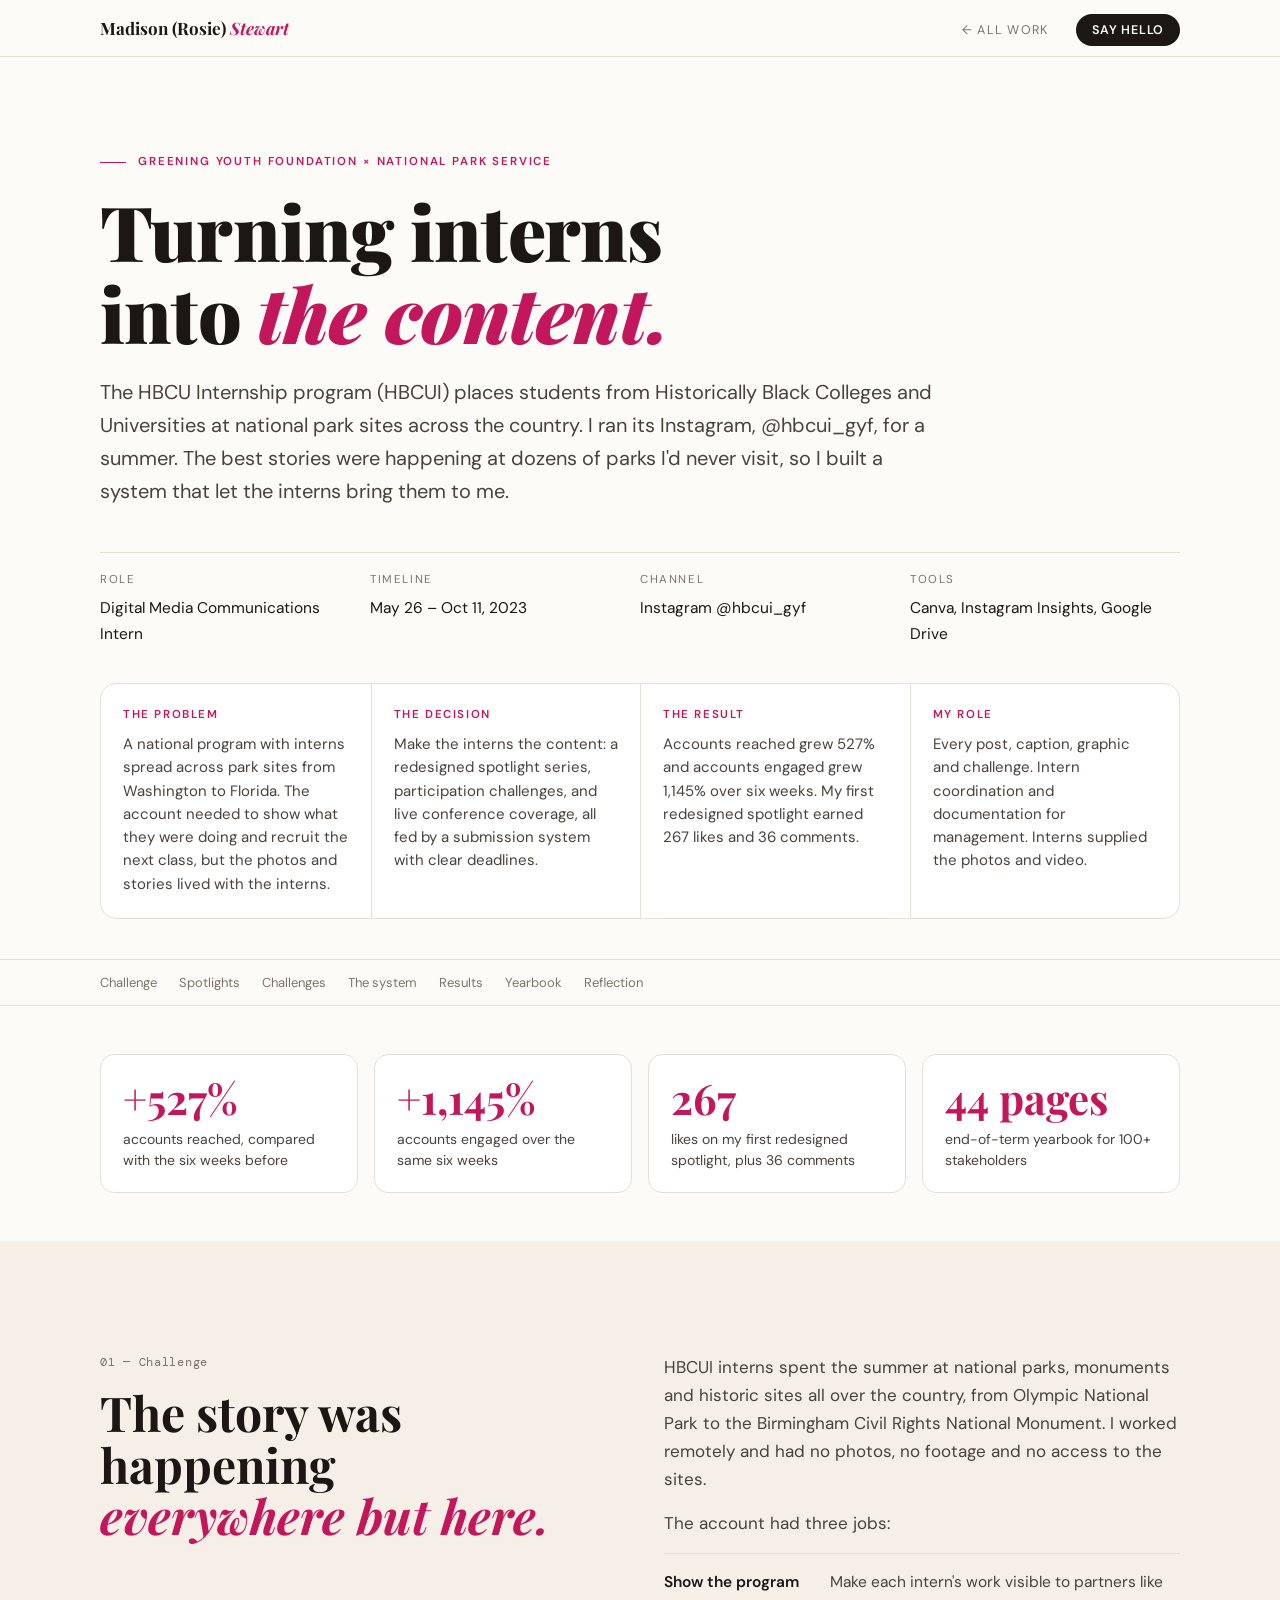
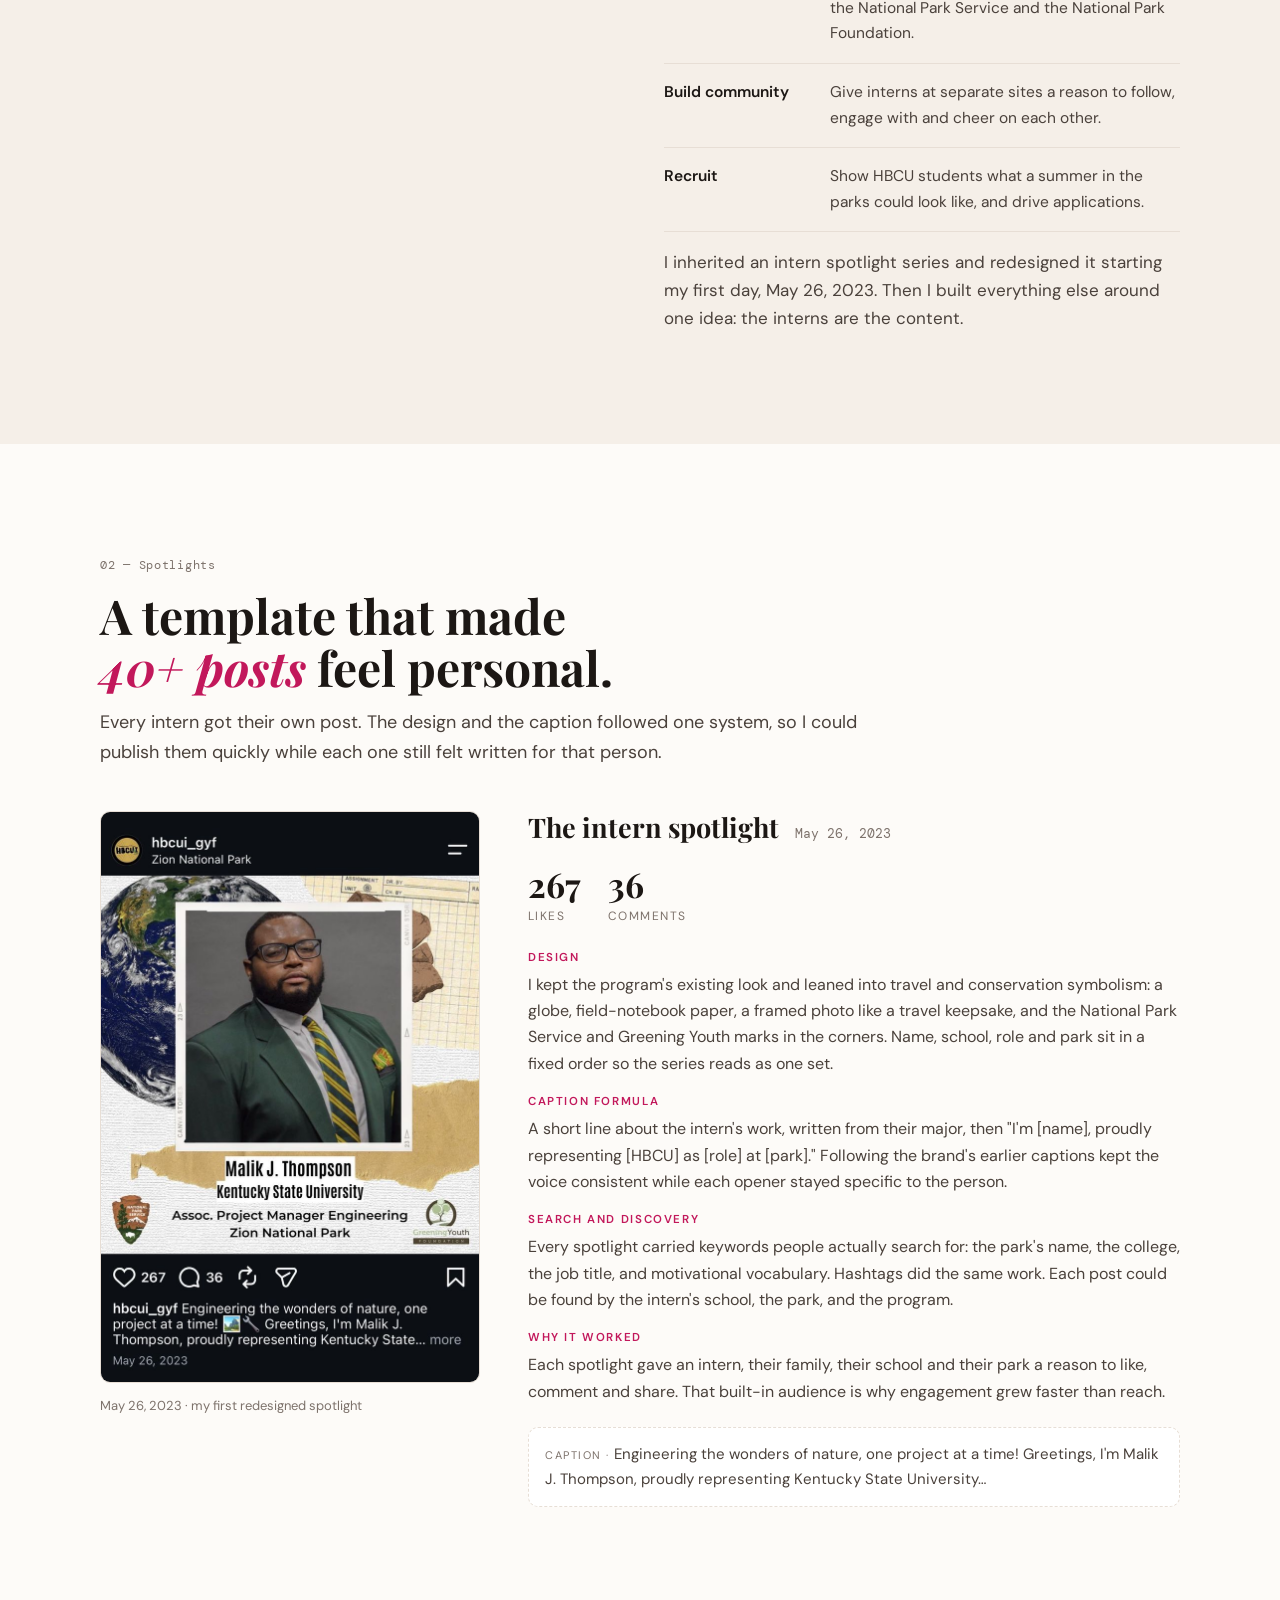
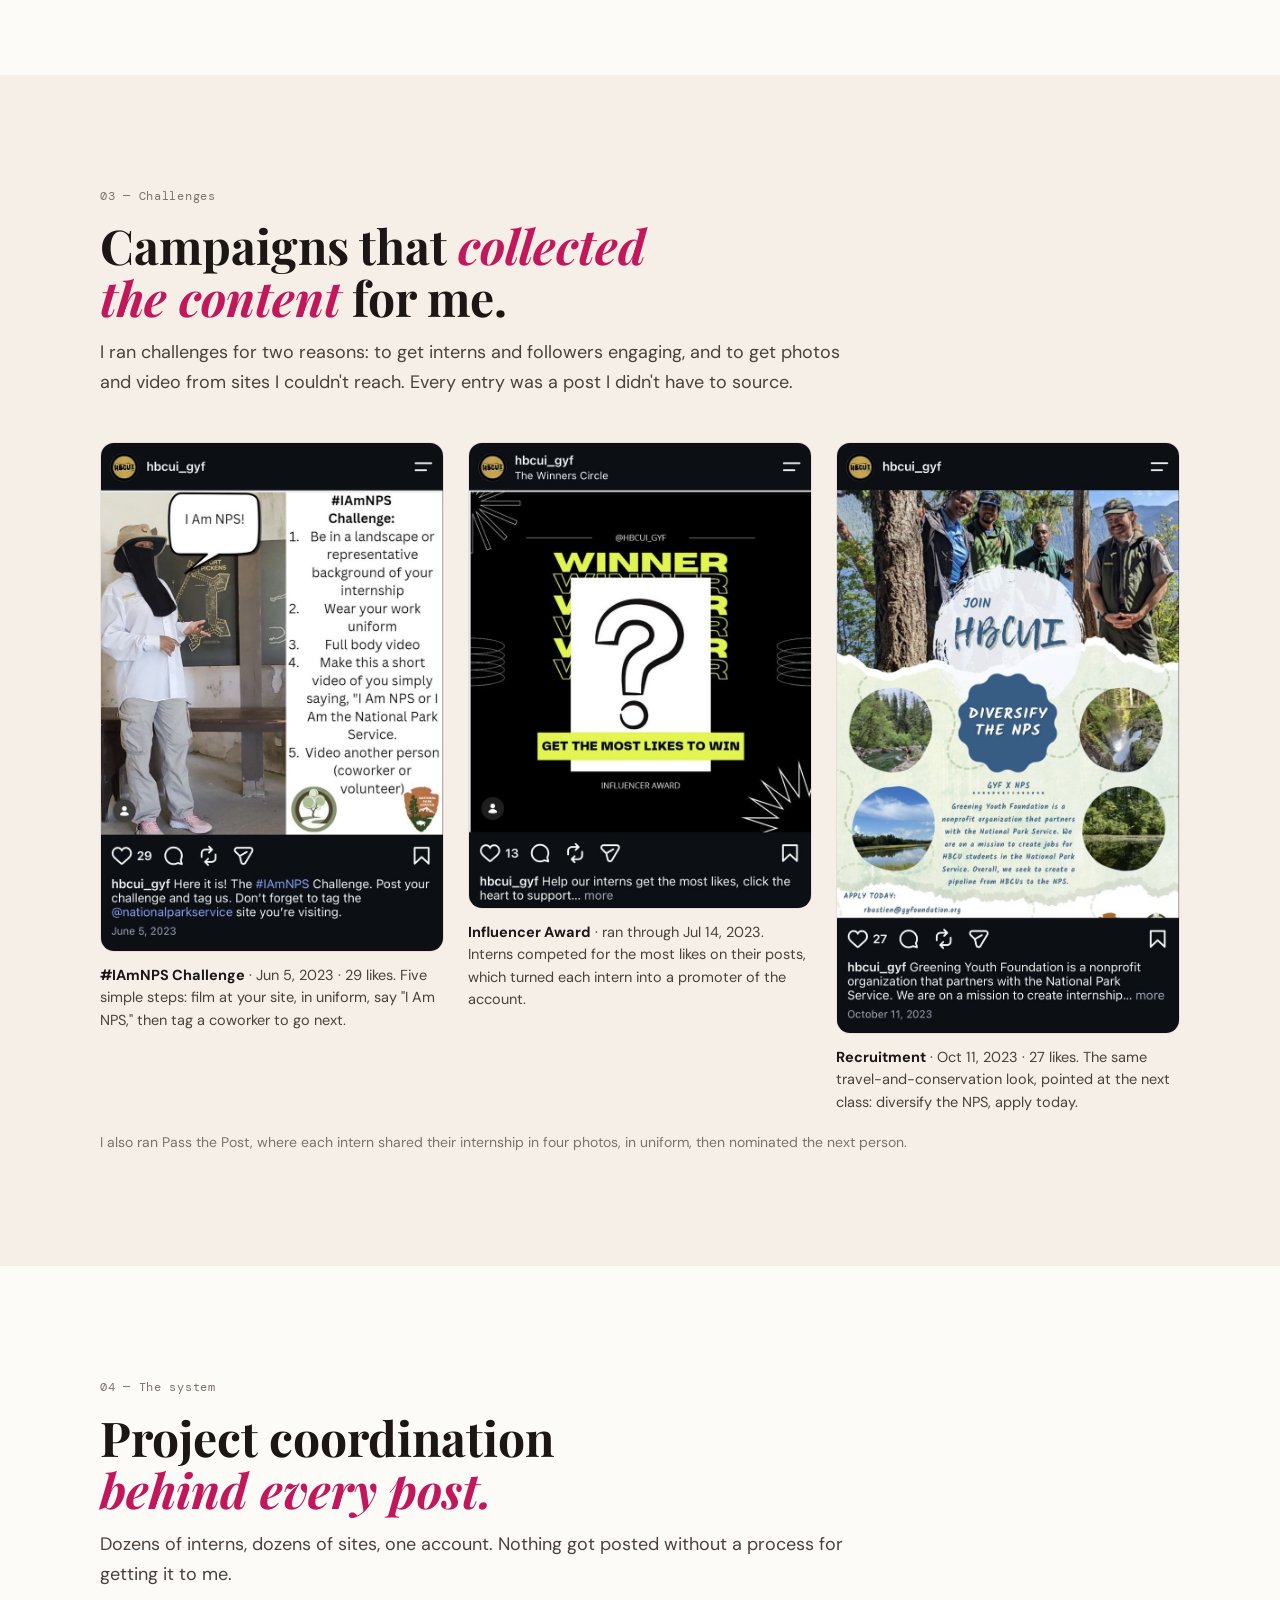
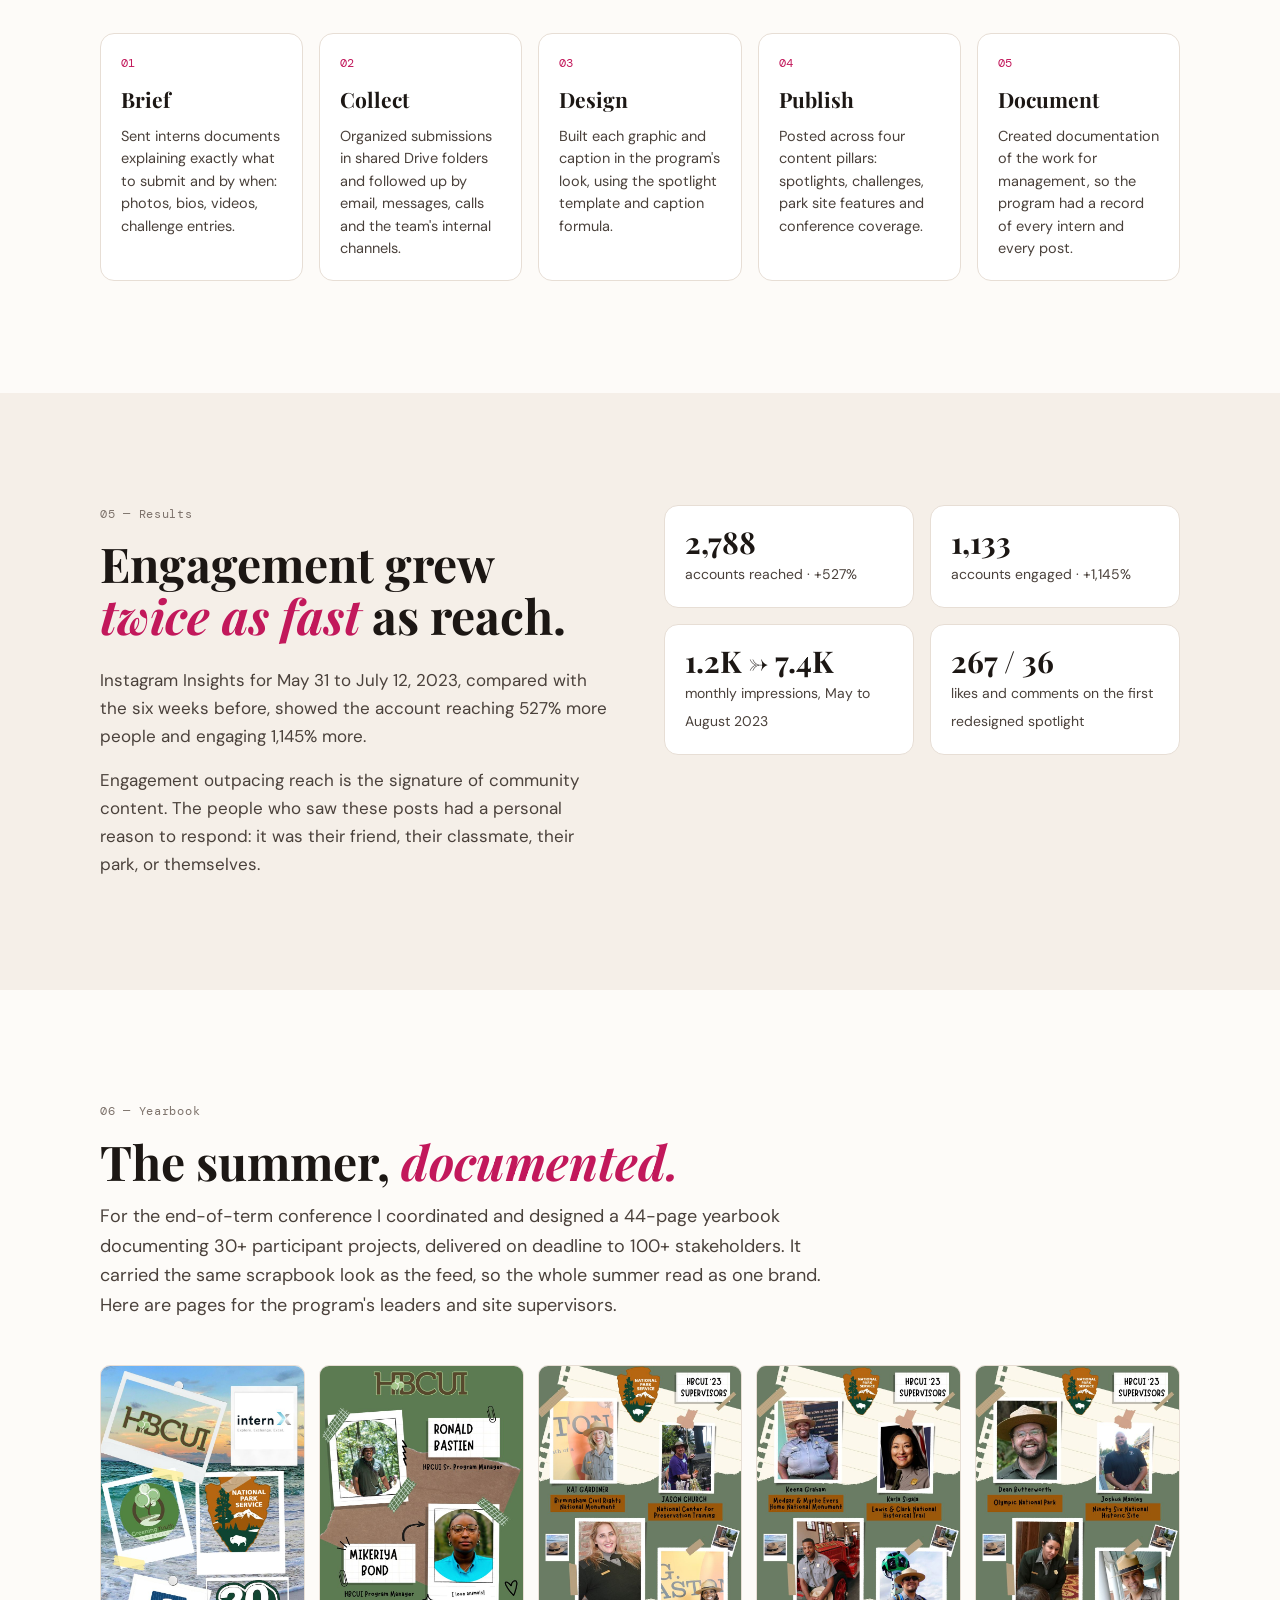
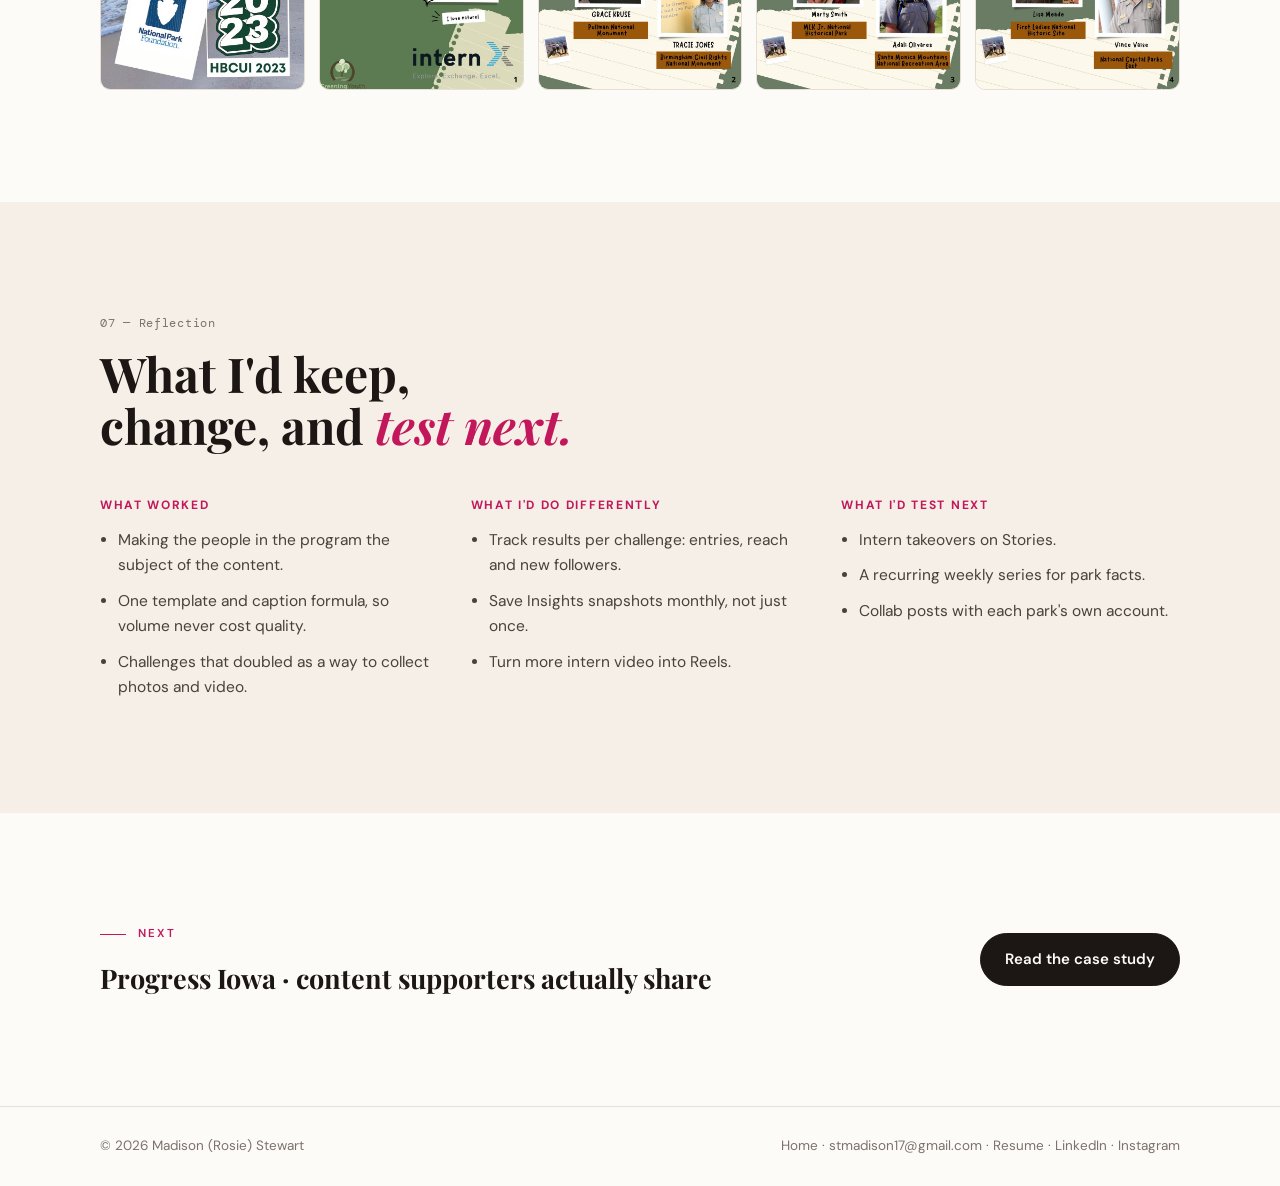
==== commit 653df300: "Connect yearbook pages to the 44-page publication Co-Authored-By: Claude Opus 5.5 <noreply@anthropic" ====
--- a/greening-youth.html
+++ b/greening-youth.html
@@ -55,7 +55,7 @@
       <div class="stat"><b>+527%</b><span>accounts reached, compared with the six weeks before</span></div>
       <div class="stat"><b>+1,145%</b><span>accounts engaged over the same six weeks</span></div>
       <div class="stat"><b>267</b><span>likes on my first redesigned spotlight, plus 36 comments</span></div>
-      <div class="stat"><b>44 pages</b><span>end-of-term publication for 100+ stakeholders</span></div>
+      <div class="stat"><b>44 pages</b><span>end-of-term yearbook for 100+ stakeholders</span></div>
     </div>
   </div>
 </section>
@@ -174,7 +174,7 @@
     <div class="sec-head">
       <p class="num">06 — Yearbook</p>
       <h2>The summer, <em>documented.</em></h2>
-      <p>For the end-of-term conference I designed yearbook-style pages for the program's leaders and site supervisors, in the same scrapbook look as the feed, so the whole summer read as one brand.</p>
+      <p>For the end-of-term conference I coordinated and designed a 44-page yearbook documenting 30+ participant projects, delivered on deadline to 100+ stakeholders. It carried the same scrapbook look as the feed, so the whole summer read as one brand. Here are pages for the program's leaders and site supervisors.</p>
     </div>
     <div class="gallery">
       <img src="img/gyf-yearbook-cover.jpg" alt="HBCUI 2023 cover collage with the program, Intern X, Greening Youth, National Park Service and National Park Foundation logos over a beach photo." loading="lazy" width="760" height="1213">
